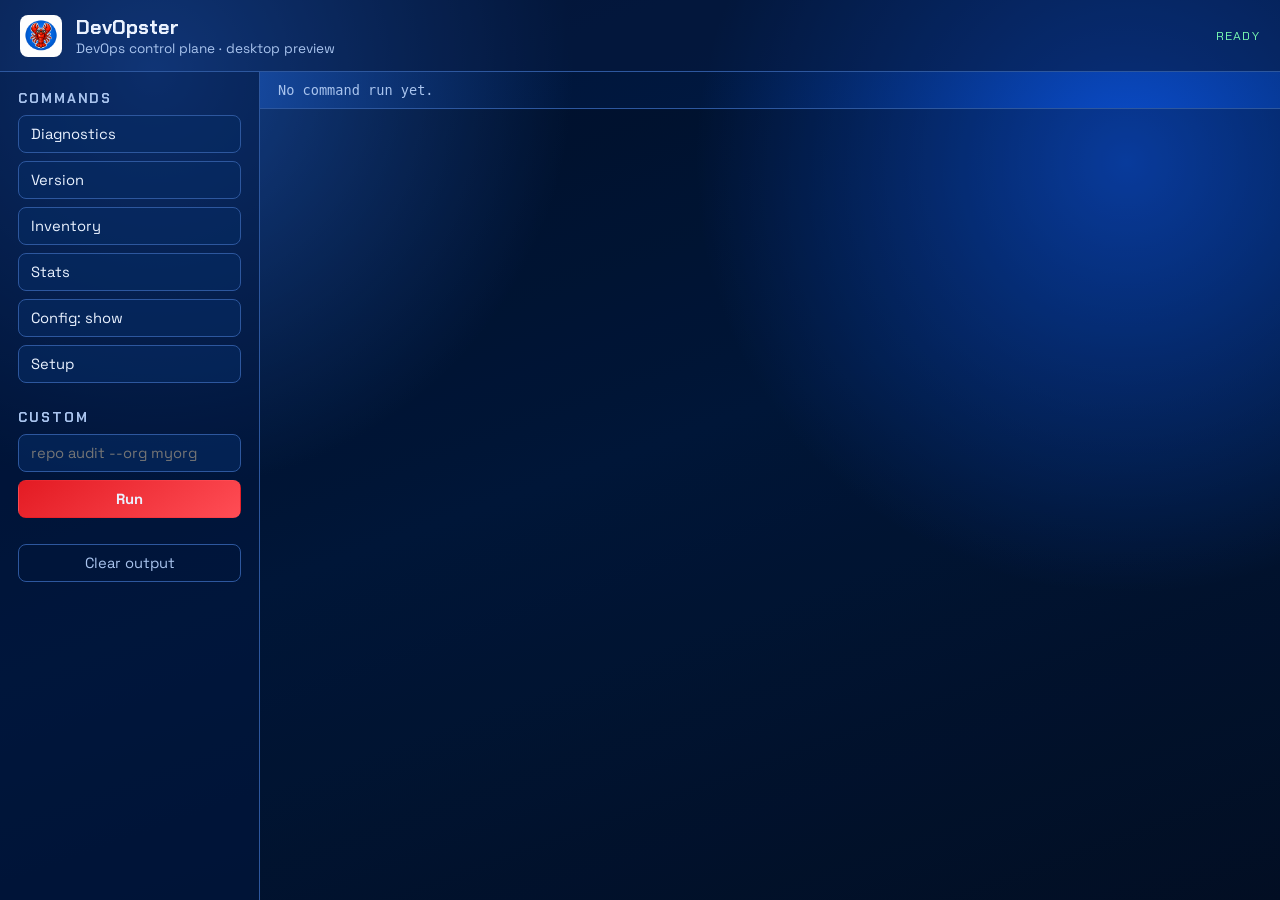
==== frontend/index.html @ b044d77b "feat(desktop): scaffold Tauri v2 desktop app shell Adds a native desktop application that wraps the " ====
<!doctype html>
<html lang="en">
<head>
  <meta charset="utf-8" />
  <meta name="viewport" content="width=device-width, initial-scale=1" />
  <title>DevOpster</title>
  <link rel="preconnect" href="https://fonts.googleapis.com" />
  <link rel="preconnect" href="https://fonts.gstatic.com" crossorigin />
  <link href="https://fonts.googleapis.com/css2?family=Chakra+Petch:wght@500;700&family=Space+Grotesk:wght@400;500;600;700&display=swap" rel="stylesheet" />
  <link rel="stylesheet" href="styles.css" />
</head>
<body>
  <header class="topbar">
    <div class="brand">
      <img src="logo.png" alt="DevOpster" />
      <div>
        <h1>DevOpster</h1>
        <p>DevOps control plane · desktop preview</p>
      </div>
    </div>
    <div class="status" id="status">Ready</div>
  </header>

  <main>
    <aside class="sidebar">
      <h2>Commands</h2>
      <button class="cmd" data-args='["diagnostics"]'>Diagnostics</button>
      <button class="cmd" data-args='["--version"]'>Version</button>
      <button class="cmd" data-args='["inventory"]'>Inventory</button>
      <button class="cmd" data-args='["stats"]'>Stats</button>
      <button class="cmd" data-args='["config","show"]'>Config: show</button>
      <button class="cmd" data-args='["setup"]'>Setup</button>

      <h2>Custom</h2>
      <input id="custom" type="text" placeholder="repo audit --org myorg" autocomplete="off" />
      <button id="run-custom">Run</button>

      <button id="clear">Clear output</button>
    </aside>

    <section class="output">
      <div class="bar">
        <span id="cmd-label">No command run yet.</span>
        <span id="exit"></span>
      </div>
      <pre id="log" aria-live="polite"></pre>
    </section>
  </main>

  <script type="module" src="app.js"></script>
</body>
</html>
---- frontend/styles.css ----
:root {
  --bg: #001233;
  --bg-2: #001d4a;
  --panel: #062a63;
  --panel-2: #0a3a88;
  --ink: #eaf2ff;
  --muted: #a9c4ee;
  --line: #2d579e;
  --cta: #e31b23;
  --cta-2: #ff4d55;
  --ok: #7cffb2;
}

* { box-sizing: border-box; }
html, body { margin: 0; padding: 0; height: 100%; }

body {
  font-family: "Space Grotesk", "Segoe UI", sans-serif;
  color: var(--ink);
  background:
    radial-gradient(circle at 12% 8%, #1c58bd 0%, transparent 30%),
    radial-gradient(circle at 88% 18%, #0b4ecf 0%, transparent 32%),
    linear-gradient(160deg, var(--bg) 0%, var(--bg-2) 50%, #02132f 100%);
  display: flex;
  flex-direction: column;
  height: 100vh;
  overflow: hidden;
}

.topbar {
  display: flex;
  align-items: center;
  justify-content: space-between;
  padding: 14px 20px;
  border-bottom: 1px solid var(--line);
  background: rgba(6, 25, 60, 0.55);
}
.brand { display: flex; align-items: center; gap: 14px; }
.brand img { width: 42px; height: 42px; border-radius: 8px; }
.brand h1 {
  margin: 0;
  font-family: "Chakra Petch", "Space Grotesk", sans-serif;
  font-size: 1.25rem;
}
.brand p { margin: 0; color: var(--muted); font-size: 0.85rem; }
.status {
  color: var(--ok);
  font-family: "Chakra Petch", monospace;
  letter-spacing: 0.1em;
  text-transform: uppercase;
  font-size: 0.78rem;
}

main {
  flex: 1;
  display: grid;
  grid-template-columns: 260px 1fr;
  min-height: 0;
}

.sidebar {
  border-right: 1px solid var(--line);
  padding: 18px;
  overflow-y: auto;
  background: rgba(0, 18, 51, 0.6);
}
.sidebar h2 {
  margin: 18px 0 8px;
  font-family: "Chakra Petch", "Space Grotesk", sans-serif;
  font-size: 0.85rem;
  letter-spacing: 0.14em;
  color: var(--muted);
  text-transform: uppercase;
}
.sidebar h2:first-child { margin-top: 0; }

.sidebar button, .sidebar input {
  width: 100%;
  padding: 9px 12px;
  margin-bottom: 8px;
  border-radius: 8px;
  border: 1px solid var(--line);
  background: rgba(6, 42, 99, 0.6);
  color: var(--ink);
  font-family: inherit;
  font-size: 0.92rem;
  text-align: left;
  cursor: pointer;
  transition: border-color 120ms ease, background 120ms ease;
}
.sidebar button:hover { border-color: var(--ok); }
.sidebar button:active { background: rgba(10, 58, 136, 0.9); }
.sidebar input { cursor: text; }

#run-custom {
  background: linear-gradient(145deg, var(--cta) 0%, var(--cta-2) 100%);
  border-color: transparent;
  font-weight: 700;
  text-align: center;
}
#clear {
  margin-top: 18px;
  background: transparent;
  text-align: center;
  color: var(--muted);
}

.output {
  display: flex;
  flex-direction: column;
  min-height: 0;
}
.bar {
  display: flex;
  justify-content: space-between;
  padding: 10px 18px;
  border-bottom: 1px solid var(--line);
  color: var(--muted);
  font-size: 0.85rem;
  font-family: ui-monospace, SFMono-Regular, "JetBrains Mono", Menlo, monospace;
}
#log {
  flex: 1;
  margin: 0;
  padding: 16px 20px;
  overflow: auto;
  white-space: pre-wrap;
  word-break: break-word;
  font-family: ui-monospace, SFMono-Regular, "JetBrains Mono", Menlo, monospace;
  font-size: 0.88rem;
  line-height: 1.55;
  color: #d6e6ff;
  background: rgba(0, 0, 0, 0.25);
}
#log .err { color: #ff8b91; }
#log .ok { color: var(--ok); }
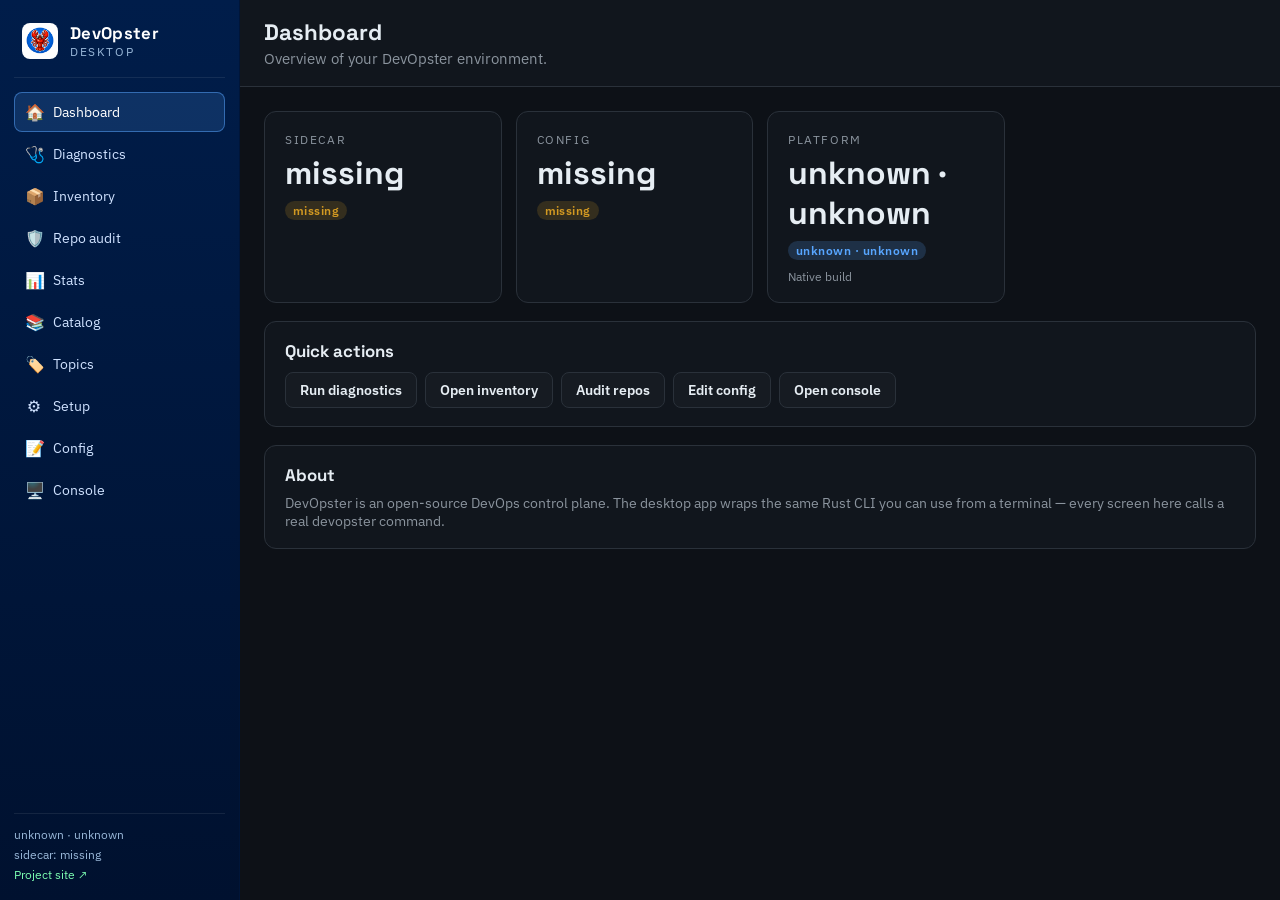
==== commit 8cc6213c: "Merge pull request #3 from Cloud2BR/feature/full-desktop-app Feature/full desktop app" ====
--- a/frontend/index.html
+++ b/frontend/index.html
@@ -1,52 +1,60 @@
 <!doctype html>
 <html lang="en">
-<head>
-  <meta charset="utf-8" />
-  <meta name="viewport" content="width=device-width, initial-scale=1" />
-  <title>DevOpster</title>
-  <link rel="preconnect" href="https://fonts.googleapis.com" />
-  <link rel="preconnect" href="https://fonts.gstatic.com" crossorigin />
-  <link href="https://fonts.googleapis.com/css2?family=Chakra+Petch:wght@500;700&family=Space+Grotesk:wght@400;500;600;700&display=swap" rel="stylesheet" />
-  <link rel="stylesheet" href="styles.css" />
-</head>
-<body>
-  <header class="topbar">
-    <div class="brand">
-      <img src="logo.png" alt="DevOpster" />
-      <div>
-        <h1>DevOpster</h1>
-        <p>DevOps control plane · desktop preview</p>
-      </div>
+  <head>
+    <meta charset="utf-8" />
+    <meta name="viewport" content="width=device-width, initial-scale=1" />
+    <title>DevOpster</title>
+    <link rel="icon" href="logo.png" />
+    <link rel="preconnect" href="https://fonts.googleapis.com" />
+    <link rel="preconnect" href="https://fonts.gstatic.com" crossorigin />
+    <link href="https://fonts.googleapis.com/css2?family=Space+Grotesk:wght@500;600;700&family=IBM+Plex+Sans:wght@400;500;600&display=swap" rel="stylesheet" />
+    <link rel="stylesheet" href="styles.css" />
+  </head>
+  <body>
+    <div id="app">
+      <aside class="sidebar">
+        <div class="brand">
+          <img src="logo.png" alt="" />
+          <div>
+            <div class="brand-name">DevOpster</div>
+            <div class="brand-tag">Desktop</div>
+          </div>
+        </div>
+
+        <nav id="nav">
+          <button class="nav" data-route="dashboard"><span>🏠</span> Dashboard</button>
+          <button class="nav" data-route="diagnostics"><span>🩺</span> Diagnostics</button>
+          <button class="nav" data-route="inventory"><span>📦</span> Inventory</button>
+          <button class="nav" data-route="audit"><span>🛡️</span> Repo audit</button>
+          <button class="nav" data-route="stats"><span>📊</span> Stats</button>
+          <button class="nav" data-route="catalog"><span>📚</span> Catalog</button>
+          <button class="nav" data-route="topics"><span>🏷️</span> Topics</button>
+          <button class="nav" data-route="setup"><span>⚙️</span> Setup</button>
+          <button class="nav" data-route="config"><span>📝</span> Config</button>
+          <button class="nav" data-route="console"><span>🖥️</span> Console</button>
+        </nav>
+
+        <div class="sidebar-foot">
+          <div id="env-os">os: …</div>
+          <div id="env-sidecar">sidecar: …</div>
+          <a href="https://cloud2br.github.io/devopster-cli/" target="_blank" rel="noopener noreferrer">Project site ↗</a>
+        </div>
+      </aside>
+
+      <main id="main">
+        <header class="topbar">
+          <div>
+            <div class="title" id="route-title">Dashboard</div>
+            <div class="subtitle" id="route-sub">Overview of your DevOpster environment.</div>
+          </div>
+          <div class="topbar-actions" id="topbar-actions"></div>
+        </header>
+        <section id="view"></section>
+      </main>
     </div>
-    <div class="status" id="status">Ready</div>
-  </header>
 
-  <main>
-    <aside class="sidebar">
-      <h2>Commands</h2>
-      <button class="cmd" data-args='["diagnostics"]'>Diagnostics</button>
-      <button class="cmd" data-args='["--version"]'>Version</button>
-      <button class="cmd" data-args='["inventory"]'>Inventory</button>
-      <button class="cmd" data-args='["stats"]'>Stats</button>
-      <button class="cmd" data-args='["config","show"]'>Config: show</button>
-      <button class="cmd" data-args='["setup"]'>Setup</button>
+    <div id="toast" class="toast"></div>
 
-      <h2>Custom</h2>
-      <input id="custom" type="text" placeholder="repo audit --org myorg" autocomplete="off" />
-      <button id="run-custom">Run</button>
-
-      <button id="clear">Clear output</button>
-    </aside>
-
-    <section class="output">
-      <div class="bar">
-        <span id="cmd-label">No command run yet.</span>
-        <span id="exit"></span>
-      </div>
-      <pre id="log" aria-live="polite"></pre>
-    </section>
-  </main>
-
-  <script type="module" src="app.js"></script>
-</body>
+    <script type="module" src="app.js"></script>
+  </body>
 </html>
--- a/frontend/styles.css
+++ b/frontend/styles.css
@@ -1,136 +1,329 @@
 :root {
-  --bg: #001233;
-  --bg-2: #001d4a;
-  --panel: #062a63;
-  --panel-2: #0a3a88;
-  --ink: #eaf2ff;
-  --muted: #a9c4ee;
-  --line: #2d579e;
-  --cta: #e31b23;
-  --cta-2: #ff4d55;
-  --ok: #7cffb2;
+  --bg: #0d1117;
+  --panel: #11161d;
+  --panel-2: #161b22;
+  --border: #2a313a;
+  --ink: #e6edf3;
+  --muted: #8b949e;
+  --link: #58a6ff;
+  --hero: #001d4a;
+  --accent: #e31b23;
+  --ok: #2ea043;
+  --warn: #d29922;
+  --err: #f85149;
 }
 
 * { box-sizing: border-box; }
 html, body { margin: 0; padding: 0; height: 100%; }
-
 body {
-  font-family: "Space Grotesk", "Segoe UI", sans-serif;
+  font-family: "IBM Plex Sans", system-ui, -apple-system, sans-serif;
   color: var(--ink);
-  background:
-    radial-gradient(circle at 12% 8%, #1c58bd 0%, transparent 30%),
-    radial-gradient(circle at 88% 18%, #0b4ecf 0%, transparent 32%),
-    linear-gradient(160deg, var(--bg) 0%, var(--bg-2) 50%, #02132f 100%);
+  background: var(--bg);
+  font-size: 14px;
+  overflow: hidden;
+}
+
+#app {
+  display: grid;
+  grid-template-columns: 240px 1fr;
+  height: 100vh;
+}
+
+/* ── Sidebar ── */
+.sidebar {
+  background: linear-gradient(180deg, #001d4a 0%, #00112f 100%);
+  border-right: 1px solid #001538;
   display: flex;
   flex-direction: column;
-  height: 100vh;
-  overflow: hidden;
-}
-
+  padding: 18px 14px;
+  color: #cfe2ff;
+}
+.brand {
+  display: flex;
+  align-items: center;
+  gap: 12px;
+  padding: 4px 8px 18px;
+  border-bottom: 1px solid rgba(255, 255, 255, 0.08);
+}
+.brand img { width: 36px; height: 36px; border-radius: 8px; }
+.brand-name {
+  font-family: "Space Grotesk", sans-serif;
+  font-size: 1.05rem;
+  font-weight: 700;
+  color: #ffffff;
+  letter-spacing: 0.02em;
+}
+.brand-tag {
+  font-size: 0.72rem;
+  color: #99b8d9;
+  text-transform: uppercase;
+  letter-spacing: 0.14em;
+}
+
+#nav {
+  display: flex;
+  flex-direction: column;
+  gap: 2px;
+  margin-top: 14px;
+  flex: 1;
+  overflow-y: auto;
+}
+.nav {
+  display: flex;
+  align-items: center;
+  gap: 10px;
+  background: transparent;
+  border: 1px solid transparent;
+  color: #cfe2ff;
+  text-align: left;
+  padding: 9px 10px;
+  border-radius: 8px;
+  cursor: pointer;
+  font: inherit;
+  transition: background 120ms ease, border-color 120ms ease;
+}
+.nav span { font-size: 1rem; width: 18px; text-align: center; }
+.nav:hover { background: rgba(255, 255, 255, 0.06); }
+.nav.active {
+  background: rgba(88, 166, 255, 0.16);
+  border-color: rgba(88, 166, 255, 0.5);
+  color: #ffffff;
+}
+
+.sidebar-foot {
+  border-top: 1px solid rgba(255, 255, 255, 0.08);
+  padding-top: 12px;
+  font-size: 0.78rem;
+  color: #99b8d9;
+  display: flex;
+  flex-direction: column;
+  gap: 4px;
+}
+.sidebar-foot a { color: #7cffb2; text-decoration: none; }
+.sidebar-foot a:hover { text-decoration: underline; }
+
+/* ── Main ── */
+#main { display: flex; flex-direction: column; min-width: 0; }
 .topbar {
   display: flex;
+  justify-content: space-between;
+  align-items: flex-end;
+  padding: 18px 24px;
+  border-bottom: 1px solid var(--border);
+  background: var(--panel);
+}
+.title {
+  font-family: "Space Grotesk", sans-serif;
+  font-size: 1.4rem;
+  font-weight: 700;
+}
+.subtitle { color: var(--muted); font-size: 0.92rem; margin-top: 2px; }
+.topbar-actions { display: flex; gap: 8px; flex-wrap: wrap; }
+
+#view {
+  padding: 24px;
+  overflow: auto;
+  flex: 1;
+  background: var(--bg);
+}
+
+/* ── Reusable components ── */
+.btn {
+  display: inline-flex;
   align-items: center;
-  justify-content: space-between;
-  padding: 14px 20px;
-  border-bottom: 1px solid var(--line);
-  background: rgba(6, 25, 60, 0.55);
-}
-.brand { display: flex; align-items: center; gap: 14px; }
-.brand img { width: 42px; height: 42px; border-radius: 8px; }
-.brand h1 {
-  margin: 0;
-  font-family: "Chakra Petch", "Space Grotesk", sans-serif;
-  font-size: 1.25rem;
-}
-.brand p { margin: 0; color: var(--muted); font-size: 0.85rem; }
-.status {
-  color: var(--ok);
-  font-family: "Chakra Petch", monospace;
-  letter-spacing: 0.1em;
+  gap: 6px;
+  padding: 8px 14px;
+  border-radius: 8px;
+  font: inherit;
+  font-size: 0.88rem;
+  font-weight: 600;
+  cursor: pointer;
+  border: 1px solid var(--border);
+  background: var(--panel-2);
+  color: var(--ink);
+  transition: border-color 120ms ease, background 120ms ease;
+}
+.btn:hover { border-color: var(--link); }
+.btn:disabled { opacity: 0.55; cursor: not-allowed; }
+.btn-primary {
+  background: var(--link);
+  border-color: var(--link);
+  color: #ffffff;
+}
+.btn-primary:hover { background: #4493f8; border-color: #4493f8; }
+.btn-danger {
+  background: var(--accent);
+  border-color: var(--accent);
+  color: #ffffff;
+}
+
+.card {
+  background: var(--panel);
+  border: 1px solid var(--border);
+  border-radius: 12px;
+  padding: 18px 20px;
+}
+.card h3 {
+  margin: 0 0 8px;
+  font-family: "Space Grotesk", sans-serif;
+  font-size: 1.05rem;
+}
+.card p { margin: 0; color: var(--muted); }
+.card .num {
+  font-family: "Space Grotesk", sans-serif;
+  font-size: 2rem;
+  font-weight: 700;
+}
+
+.grid { display: grid; gap: 14px; }
+.grid-3 { grid-template-columns: repeat(auto-fill, minmax(220px, 1fr)); }
+.grid-2 { grid-template-columns: repeat(auto-fill, minmax(320px, 1fr)); }
+
+.kicker {
+  display: inline-block;
+  font-size: 0.72rem;
   text-transform: uppercase;
-  font-size: 0.78rem;
-}
-
-main {
-  flex: 1;
-  display: grid;
-  grid-template-columns: 260px 1fr;
-  min-height: 0;
-}
-
-.sidebar {
-  border-right: 1px solid var(--line);
-  padding: 18px;
-  overflow-y: auto;
-  background: rgba(0, 18, 51, 0.6);
-}
-.sidebar h2 {
-  margin: 18px 0 8px;
-  font-family: "Chakra Petch", "Space Grotesk", sans-serif;
-  font-size: 0.85rem;
   letter-spacing: 0.14em;
   color: var(--muted);
+  margin-bottom: 6px;
+}
+
+.pill {
+  display: inline-block;
+  padding: 2px 8px;
+  border-radius: 999px;
+  font-size: 0.74rem;
+  font-weight: 600;
+  letter-spacing: 0.04em;
+}
+.pill-ok { background: rgba(46, 160, 67, 0.18); color: var(--ok); }
+.pill-warn { background: rgba(210, 153, 34, 0.18); color: var(--warn); }
+.pill-err { background: rgba(248, 81, 73, 0.16); color: var(--err); }
+.pill-info { background: rgba(88, 166, 255, 0.18); color: var(--link); }
+
+.muted { color: var(--muted); }
+
+table.data {
+  width: 100%;
+  border-collapse: collapse;
+  background: var(--panel);
+  border: 1px solid var(--border);
+  border-radius: 12px;
+  overflow: hidden;
+  font-size: 0.9rem;
+}
+table.data th, table.data td {
+  text-align: left;
+  padding: 10px 14px;
+  border-bottom: 1px solid var(--border);
+  vertical-align: top;
+}
+table.data th {
+  background: var(--panel-2);
+  font-weight: 600;
+  color: var(--muted);
   text-transform: uppercase;
-}
-.sidebar h2:first-child { margin-top: 0; }
-
-.sidebar button, .sidebar input {
+  font-size: 0.74rem;
+  letter-spacing: 0.08em;
+}
+table.data tbody tr:last-child td { border-bottom: 0; }
+table.data tbody tr:hover { background: rgba(88, 166, 255, 0.05); }
+
+.input, .textarea, select.input {
   width: 100%;
   padding: 9px 12px;
-  margin-bottom: 8px;
+  background: var(--panel-2);
+  border: 1px solid var(--border);
   border-radius: 8px;
-  border: 1px solid var(--line);
-  background: rgba(6, 42, 99, 0.6);
   color: var(--ink);
-  font-family: inherit;
-  font-size: 0.92rem;
-  text-align: left;
-  cursor: pointer;
-  transition: border-color 120ms ease, background 120ms ease;
-}
-.sidebar button:hover { border-color: var(--ok); }
-.sidebar button:active { background: rgba(10, 58, 136, 0.9); }
-.sidebar input { cursor: text; }
-
-#run-custom {
-  background: linear-gradient(145deg, var(--cta) 0%, var(--cta-2) 100%);
-  border-color: transparent;
-  font-weight: 700;
-  text-align: center;
-}
-#clear {
-  margin-top: 18px;
-  background: transparent;
-  text-align: center;
+  font: inherit;
+  font-size: 0.9rem;
+}
+.input:focus, .textarea:focus, select.input:focus {
+  outline: none;
+  border-color: var(--link);
+}
+.textarea {
+  font-family: ui-monospace, SFMono-Regular, "JetBrains Mono", Menlo, monospace;
+  font-size: 0.85rem;
+  line-height: 1.55;
+  min-height: 360px;
+  resize: vertical;
+}
+label.field { display: block; margin-bottom: 12px; }
+label.field > span {
+  display: block;
+  margin-bottom: 4px;
   color: var(--muted);
-}
-
-.output {
-  display: flex;
-  flex-direction: column;
-  min-height: 0;
-}
-.bar {
-  display: flex;
-  justify-content: space-between;
-  padding: 10px 18px;
-  border-bottom: 1px solid var(--line);
-  color: var(--muted);
+  font-size: 0.78rem;
+  text-transform: uppercase;
+  letter-spacing: 0.1em;
+}
+
+.toolbar {
+  display: flex;
+  flex-wrap: wrap;
+  gap: 8px;
+  align-items: center;
+  margin-bottom: 14px;
+}
+.toolbar .input { width: auto; min-width: 220px; }
+.toolbar .spacer { flex: 1; }
+
+.console {
+  background: #000a14;
+  border: 1px solid var(--border);
+  border-radius: 12px;
+  padding: 14px 16px;
+  font-family: ui-monospace, SFMono-Regular, "JetBrains Mono", Menlo, monospace;
   font-size: 0.85rem;
-  font-family: ui-monospace, SFMono-Regular, "JetBrains Mono", Menlo, monospace;
-}
-#log {
-  flex: 1;
-  margin: 0;
-  padding: 16px 20px;
+  line-height: 1.55;
+  height: 56vh;
   overflow: auto;
   white-space: pre-wrap;
   word-break: break-word;
-  font-family: ui-monospace, SFMono-Regular, "JetBrains Mono", Menlo, monospace;
+  color: #cfe2ff;
+}
+.console .err { color: #ff8b91; }
+.console .ok { color: #7cffb2; }
+
+.empty {
+  border: 1px dashed var(--border);
+  border-radius: 12px;
+  padding: 36px;
+  text-align: center;
+  color: var(--muted);
+}
+
+.spinner {
+  display: inline-block;
+  width: 14px;
+  height: 14px;
+  border-radius: 50%;
+  border: 2px solid var(--border);
+  border-top-color: var(--link);
+  animation: spin 800ms linear infinite;
+  vertical-align: middle;
+  margin-right: 6px;
+}
+@keyframes spin { to { transform: rotate(360deg); } }
+
+.toast {
+  position: fixed;
+  bottom: 18px;
+  right: 18px;
+  background: var(--panel-2);
+  border: 1px solid var(--border);
+  color: var(--ink);
+  padding: 10px 14px;
+  border-radius: 10px;
+  box-shadow: 0 12px 30px rgba(0, 0, 0, 0.45);
   font-size: 0.88rem;
-  line-height: 1.55;
-  color: #d6e6ff;
-  background: rgba(0, 0, 0, 0.25);
-}
-#log .err { color: #ff8b91; }
-#log .ok { color: var(--ok); }
+  opacity: 0;
+  transform: translateY(8px);
+  pointer-events: none;
+  transition: opacity 180ms ease, transform 180ms ease;
+}
+.toast.show { opacity: 1; transform: translateY(0); }
+.toast.err { border-color: var(--err); color: #ffd1d3; }
+.toast.ok { border-color: var(--ok); color: #b9f0c1; }
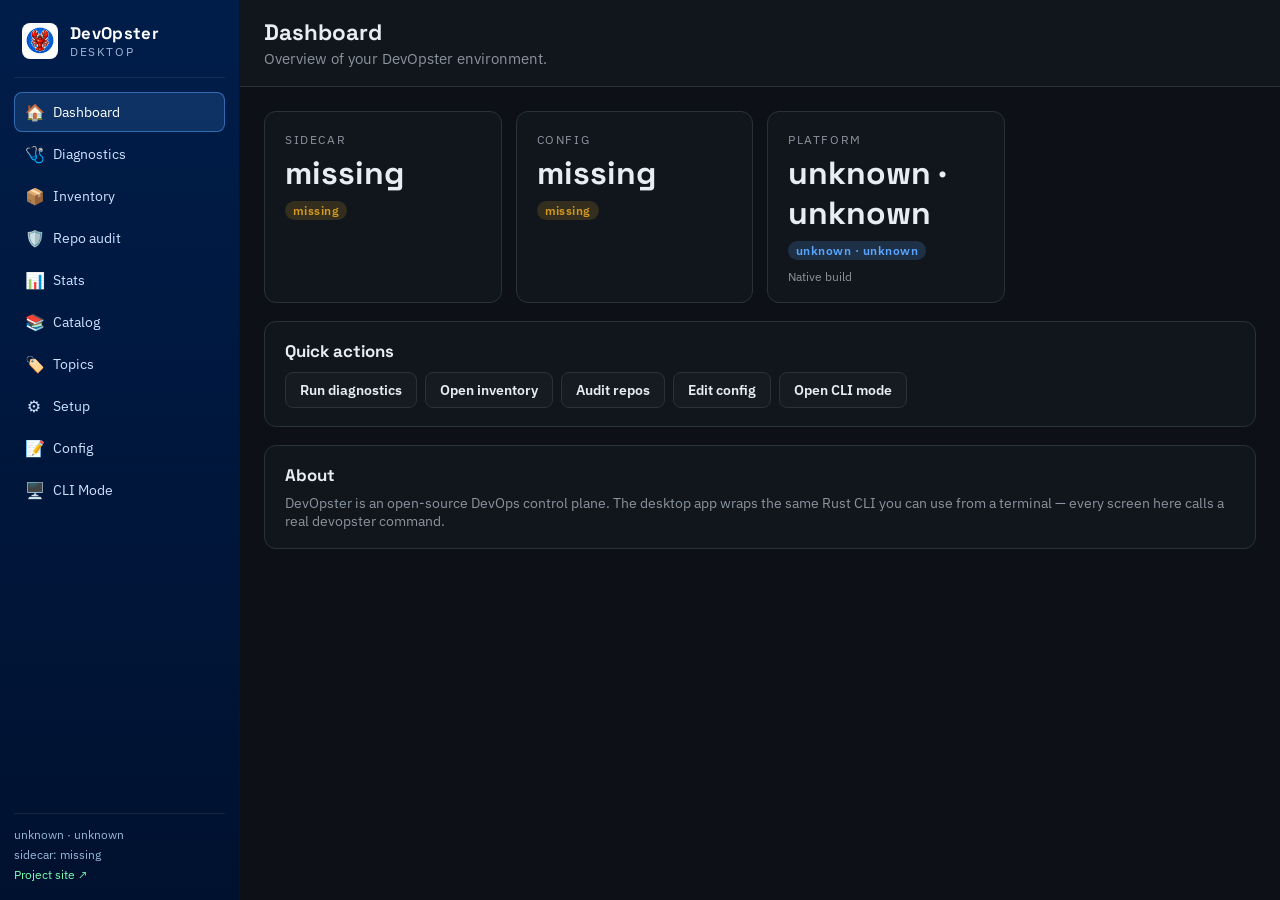
==== commit 5ab78bbf: "fix(gui): label CLI mode and stop legacy CLI runs" ====
--- a/frontend/index.html
+++ b/frontend/index.html
@@ -31,7 +31,7 @@
           <button class="nav" data-route="topics"><span>🏷️</span> Topics</button>
           <button class="nav" data-route="setup"><span>⚙️</span> Setup</button>
           <button class="nav" data-route="config"><span>📝</span> Config</button>
-          <button class="nav" data-route="console"><span>🖥️</span> Console</button>
+          <button class="nav" data-route="console"><span>🖥️</span> CLI Mode</button>
         </nav>
 
         <div class="sidebar-foot">
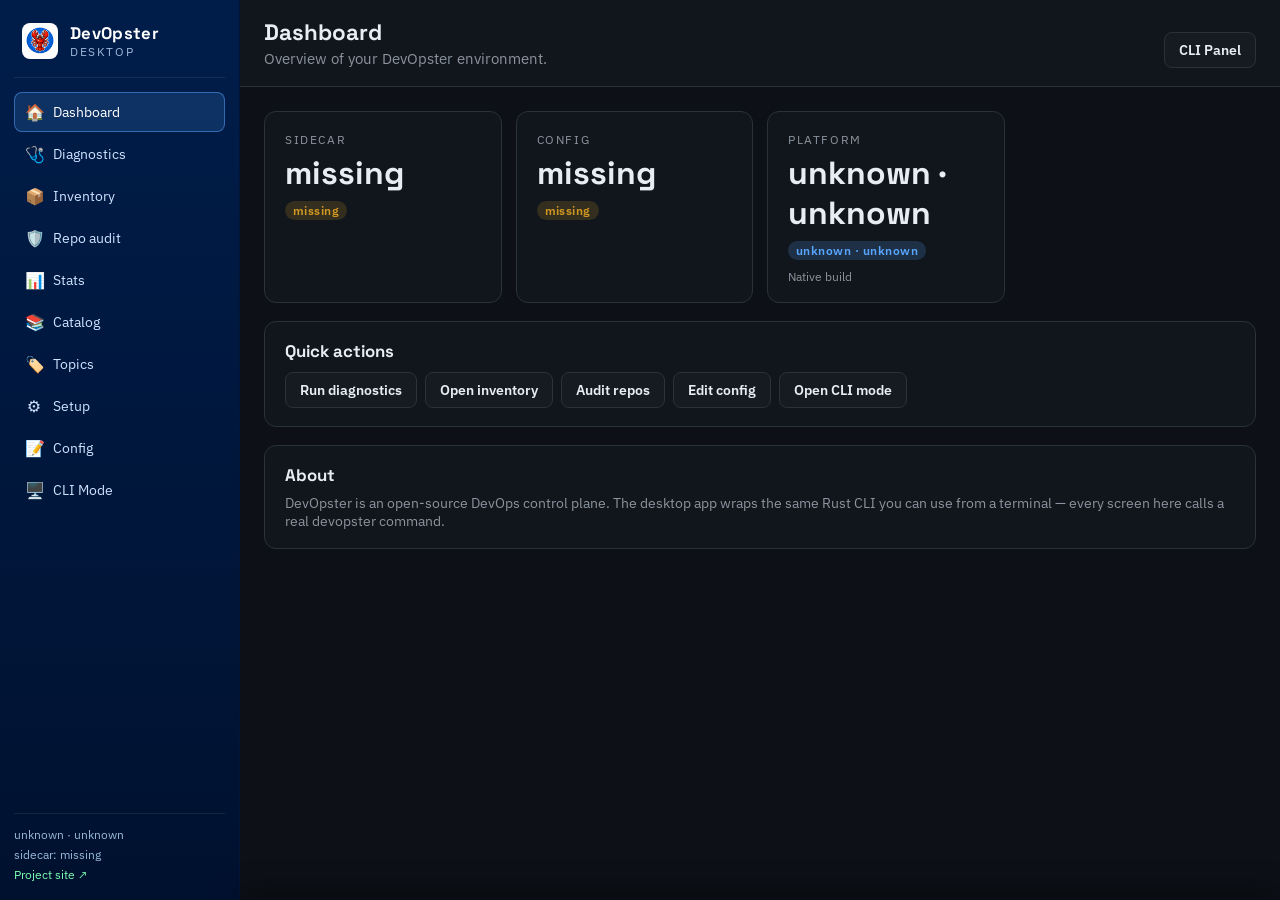
==== commit 11efc16d: "feat(gui): add CLI history and saved commands" ====
--- a/frontend/index.html
+++ b/frontend/index.html
@@ -54,6 +54,43 @@
     </div>
 
     <div id="toast" class="toast"></div>
+    <div id="cli-drawer" class="cli-drawer" aria-hidden="true">
+      <div class="cli-drawer-header">
+        <div class="cli-drawer-title">CLI Mode</div>
+        <div class="cli-drawer-actions">
+          <button id="cli-clear" class="btn" type="button">Clear</button>
+          <button id="cli-close" class="btn" type="button">Close</button>
+        </div>
+      </div>
+      <div class="cli-drawer-tabs" role="tablist">
+        <button class="cli-tab active" data-tab="terminal" role="tab" aria-selected="true">Terminal</button>
+        <button class="cli-tab" data-tab="history" role="tab" aria-selected="false">History</button>
+        <button class="cli-tab" data-tab="saved" role="tab" aria-selected="false">Saved</button>
+      </div>
+      <div class="cli-panel active" data-panel="terminal">
+        <div class="cli-drawer-toolbar">
+          <input id="cli-input" class="input" type="text" placeholder="e.g. repo audit --report-only" autocomplete="off" />
+          <button id="cli-save" class="btn" type="button">Save</button>
+          <button id="cli-run" class="btn btn-primary" type="button">Run</button>
+        </div>
+        <pre id="cli-output" class="console cli-console">Ready.
+</pre>
+      </div>
+      <div class="cli-panel" data-panel="history">
+        <div class="cli-panel-actions">
+          <span class="cli-panel-hint">Click a command to run it again.</span>
+          <button id="cli-history-clear" class="btn" type="button">Clear history</button>
+        </div>
+        <div id="cli-history-list" class="cli-list"></div>
+      </div>
+      <div class="cli-panel" data-panel="saved">
+        <div class="cli-panel-actions">
+          <span class="cli-panel-hint">Pin your go-to commands.</span>
+          <button id="cli-saved-clear" class="btn" type="button">Clear saved</button>
+        </div>
+        <div id="cli-saved-list" class="cli-list"></div>
+      </div>
+    </div>
 
     <script type="module" src="app.js"></script>
   </body>
--- a/frontend/styles.css
+++ b/frontend/styles.css
@@ -287,6 +287,124 @@
 .console .err { color: #ff8b91; }
 .console .ok { color: #7cffb2; }
 
+.cli-drawer {
+  position: fixed;
+  left: 240px;
+  right: 0;
+  bottom: 0;
+  background: var(--panel);
+  border-top: 1px solid var(--border);
+  padding: 12px 16px 16px;
+  transform: translateY(100%);
+  transition: transform 180ms ease;
+  z-index: 40;
+  box-shadow: 0 -12px 24px rgba(0, 0, 0, 0.35);
+}
+.cli-drawer-header {
+  display: flex;
+  align-items: center;
+  justify-content: space-between;
+  margin-bottom: 8px;
+}
+.cli-drawer-title {
+  font-family: "Space Grotesk", sans-serif;
+  font-size: 1rem;
+  font-weight: 600;
+}
+.cli-drawer-actions { display: flex; gap: 8px; }
+.cli-drawer-tabs {
+  display: flex;
+  gap: 6px;
+  flex-wrap: wrap;
+  margin-bottom: 8px;
+}
+.cli-tab {
+  border: 1px solid var(--border);
+  background: var(--panel-2);
+  color: var(--ink);
+  font-size: 0.78rem;
+  font-weight: 600;
+  border-radius: 999px;
+  padding: 4px 10px;
+  cursor: pointer;
+}
+.cli-tab:hover { border-color: var(--link); }
+.cli-tab.active {
+  background: var(--link);
+  border-color: var(--link);
+  color: #ffffff;
+}
+.cli-panel { display: none; }
+.cli-panel.active { display: block; }
+.cli-panel-actions {
+  display: flex;
+  align-items: center;
+  justify-content: space-between;
+  gap: 8px;
+  margin-bottom: 8px;
+}
+.cli-panel-hint {
+  font-size: 0.78rem;
+  color: var(--muted);
+}
+.cli-drawer-toolbar {
+  display: flex;
+  gap: 8px;
+  align-items: center;
+  margin-bottom: 8px;
+}
+.cli-drawer-toolbar .input { flex: 1; min-width: 240px; }
+.cli-console { height: 150px; }
+.cli-list {
+  border: 1px solid var(--border);
+  background: var(--panel-2);
+  border-radius: 10px;
+  padding: 10px;
+  display: flex;
+  flex-direction: column;
+  gap: 8px;
+  max-height: 200px;
+  overflow: auto;
+}
+.cli-list-item {
+  display: flex;
+  align-items: center;
+  justify-content: space-between;
+  gap: 8px;
+}
+.cli-list-command {
+  font-family: ui-monospace, SFMono-Regular, "JetBrains Mono", Menlo, monospace;
+  font-size: 0.82rem;
+  color: #cfe2ff;
+  overflow-wrap: anywhere;
+}
+.cli-list-actions { display: flex; gap: 6px; flex-shrink: 0; }
+.cli-list-btn {
+  border: 1px solid var(--border);
+  background: var(--panel);
+  color: var(--ink);
+  border-radius: 8px;
+  padding: 4px 8px;
+  font-size: 0.72rem;
+  cursor: pointer;
+}
+.cli-list-btn:hover { border-color: var(--link); }
+.cli-empty {
+  border: 1px dashed var(--border);
+  border-radius: 8px;
+  padding: 12px;
+  text-align: center;
+  font-size: 0.8rem;
+  color: var(--muted);
+}
+
+body.cli-open .cli-drawer { transform: translateY(0); }
+body.cli-open #view { padding-bottom: 260px; }
+
+@media (max-width: 920px) {
+  .cli-drawer { left: 0; }
+}
+
 .empty {
   border: 1px dashed var(--border);
   border-radius: 12px;
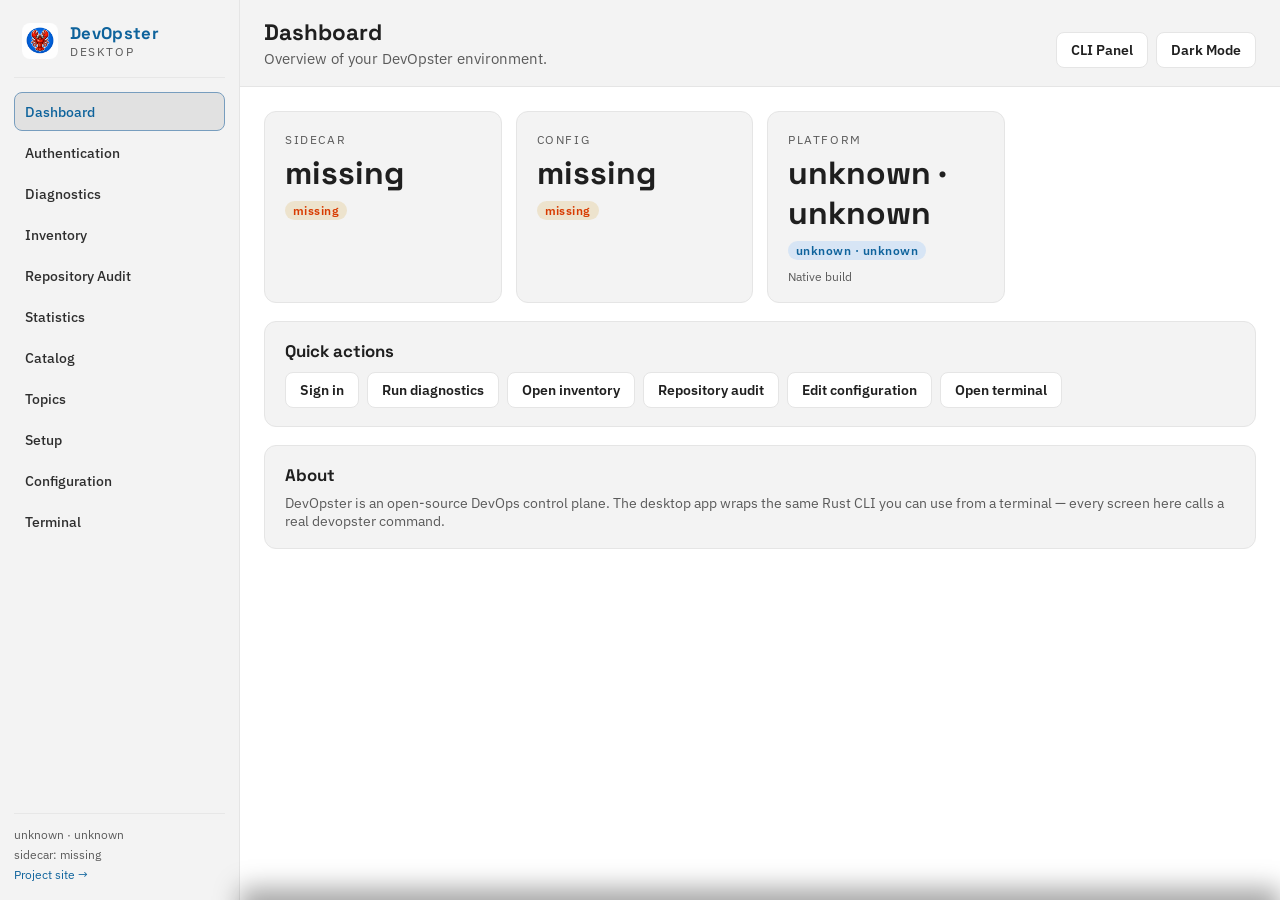
==== commit eb3d6e44: "Refine auth flow and container workflow" ====
--- a/frontend/index.html
+++ b/frontend/index.html
@@ -22,22 +22,23 @@
         </div>
 
         <nav id="nav">
-          <button class="nav" data-route="dashboard"><span>🏠</span> Dashboard</button>
-          <button class="nav" data-route="diagnostics"><span>🩺</span> Diagnostics</button>
-          <button class="nav" data-route="inventory"><span>📦</span> Inventory</button>
-          <button class="nav" data-route="audit"><span>🛡️</span> Repo audit</button>
-          <button class="nav" data-route="stats"><span>📊</span> Stats</button>
-          <button class="nav" data-route="catalog"><span>📚</span> Catalog</button>
-          <button class="nav" data-route="topics"><span>🏷️</span> Topics</button>
-          <button class="nav" data-route="setup"><span>⚙️</span> Setup</button>
-          <button class="nav" data-route="config"><span>📝</span> Config</button>
-          <button class="nav" data-route="console"><span>🖥️</span> CLI Mode</button>
+          <button class="nav" data-route="dashboard">Dashboard</button>
+          <button class="nav" data-route="auth">Authentication</button>
+          <button class="nav" data-route="diagnostics">Diagnostics</button>
+          <button class="nav" data-route="inventory">Inventory</button>
+          <button class="nav" data-route="audit">Repository Audit</button>
+          <button class="nav" data-route="stats">Statistics</button>
+          <button class="nav" data-route="catalog">Catalog</button>
+          <button class="nav" data-route="topics">Topics</button>
+          <button class="nav" data-route="setup">Setup</button>
+          <button class="nav" data-route="config">Configuration</button>
+          <button class="nav" data-route="console">Terminal</button>
         </nav>
 
         <div class="sidebar-foot">
           <div id="env-os">os: …</div>
           <div id="env-sidecar">sidecar: …</div>
-          <a href="https://cloud2br.github.io/devopster-cli/" target="_blank" rel="noopener noreferrer">Project site ↗</a>
+          <a href="https://cloud2br.github.io/devopster-cli/" target="_blank" rel="noopener noreferrer">Project site →</a>
         </div>
       </aside>
 
--- a/frontend/styles.css
+++ b/frontend/styles.css
@@ -1,16 +1,61 @@
 :root {
-  --bg: #0d1117;
-  --panel: #11161d;
-  --panel-2: #161b22;
-  --border: #2a313a;
-  --ink: #e6edf3;
-  --muted: #8b949e;
-  --link: #58a6ff;
-  --hero: #001d4a;
-  --accent: #e31b23;
-  --ok: #2ea043;
-  --warn: #d29922;
-  --err: #f85149;
+  color-scheme: light;
+  --bg: #ffffff;
+  --panel: #f3f3f3;
+  --panel-2: #ffffff;
+  --border: #e5e5e5;
+  --ink: #1f1f1f;
+  --muted: #5a5a5a;
+  --link: #0e639c;
+  --hero: #0e639c;
+  --accent: #0078d4;
+  --ok: #107c10;
+  --warn: #d83b01;
+  --err: #a80000;
+  --sidebar-bg: #f3f3f3;
+  --sidebar-border: #e5e5e5;
+  --sidebar-fg: #2e2e2e;
+  --sidebar-muted: #5a5a5a;
+  --sidebar-link: #0e639c;
+  --sidebar-hover: #eaeaea;
+  --sidebar-active: #e1e1e1;
+  --sidebar-brand: #0e639c;
+  --console-bg: #0b1f2a;
+  --console-border: #142b3a;
+  --console-fg: #cfe2ff;
+  --cli-command: #214f73;
+  --toast-ok-fg: #0f5d1d;
+  --toast-err-fg: #8a1111;
+}
+
+html[data-theme="dark"] {
+  color-scheme: dark;
+  --bg: #1e1e1e;
+  --panel: #252526;
+  --panel-2: #2d2d30;
+  --border: #3c3c3c;
+  --ink: #d4d4d4;
+  --muted: #9da1a6;
+  --link: #3794ff;
+  --hero: #0e639c;
+  --accent: #007acc;
+  --ok: #89d185;
+  --warn: #cca700;
+  --err: #f14c4c;
+  --sidebar-bg: #252526;
+  --sidebar-border: #3c3c3c;
+  --sidebar-fg: #cccccc;
+  --sidebar-muted: #9da1a6;
+  --sidebar-link: #4fc1ff;
+  --sidebar-hover: #2a2d2e;
+  --sidebar-active: #37373d;
+  --sidebar-brand: #ffffff;
+  --console-bg: #000a14;
+  --console-border: #1b2430;
+  --console-fg: #cfe2ff;
+  --cli-command: #cfe2ff;
+  --toast-ok-fg: #b9f0c1;
+  --toast-err-fg: #ffd1d3;
 }
 
 * { box-sizing: border-box; }
@@ -31,31 +76,31 @@
 
 /* ── Sidebar ── */
 .sidebar {
-  background: linear-gradient(180deg, #001d4a 0%, #00112f 100%);
-  border-right: 1px solid #001538;
+  background: var(--sidebar-bg);
+  border-right: 1px solid var(--sidebar-border);
   display: flex;
   flex-direction: column;
   padding: 18px 14px;
-  color: #cfe2ff;
+  color: var(--sidebar-fg);
 }
 .brand {
   display: flex;
   align-items: center;
   gap: 12px;
   padding: 4px 8px 18px;
-  border-bottom: 1px solid rgba(255, 255, 255, 0.08);
+  border-bottom: 1px solid color-mix(in oklab, var(--sidebar-border) 80%, transparent);
 }
 .brand img { width: 36px; height: 36px; border-radius: 8px; }
 .brand-name {
   font-family: "Space Grotesk", sans-serif;
   font-size: 1.05rem;
   font-weight: 700;
-  color: #ffffff;
+  color: var(--sidebar-brand);
   letter-spacing: 0.02em;
 }
 .brand-tag {
   font-size: 0.72rem;
-  color: #99b8d9;
+  color: var(--sidebar-muted);
   text-transform: uppercase;
   letter-spacing: 0.14em;
 }
@@ -71,35 +116,36 @@
 .nav {
   display: flex;
   align-items: center;
-  gap: 10px;
+  gap: 0;
   background: transparent;
   border: 1px solid transparent;
-  color: #cfe2ff;
+  color: var(--sidebar-fg);
   text-align: left;
   padding: 9px 10px;
   border-radius: 8px;
   cursor: pointer;
   font: inherit;
+  font-size: 0.9rem;
+  font-weight: 500;
   transition: background 120ms ease, border-color 120ms ease;
 }
-.nav span { font-size: 1rem; width: 18px; text-align: center; }
-.nav:hover { background: rgba(255, 255, 255, 0.06); }
+.nav:hover { background: var(--sidebar-hover); }
 .nav.active {
-  background: rgba(88, 166, 255, 0.16);
-  border-color: rgba(88, 166, 255, 0.5);
-  color: #ffffff;
+  background: var(--sidebar-active);
+  border-color: color-mix(in oklab, var(--link) 55%, var(--sidebar-border));
+  color: var(--sidebar-brand);
 }
 
 .sidebar-foot {
-  border-top: 1px solid rgba(255, 255, 255, 0.08);
+  border-top: 1px solid color-mix(in oklab, var(--sidebar-border) 80%, transparent);
   padding-top: 12px;
   font-size: 0.78rem;
-  color: #99b8d9;
+  color: var(--sidebar-muted);
   display: flex;
   flex-direction: column;
   gap: 4px;
 }
-.sidebar-foot a { color: #7cffb2; text-decoration: none; }
+.sidebar-foot a { color: var(--sidebar-link); text-decoration: none; }
 .sidebar-foot a:hover { text-decoration: underline; }
 
 /* ── Main ── */
@@ -271,8 +317,8 @@
 .toolbar .spacer { flex: 1; }
 
 .console {
-  background: #000a14;
-  border: 1px solid var(--border);
+  background: var(--console-bg);
+  border: 1px solid var(--console-border);
   border-radius: 12px;
   padding: 14px 16px;
   font-family: ui-monospace, SFMono-Regular, "JetBrains Mono", Menlo, monospace;
@@ -282,7 +328,7 @@
   overflow: auto;
   white-space: pre-wrap;
   word-break: break-word;
-  color: #cfe2ff;
+  color: var(--console-fg);
 }
 .console .err { color: #ff8b91; }
 .console .ok { color: #7cffb2; }
@@ -375,7 +421,7 @@
 .cli-list-command {
   font-family: ui-monospace, SFMono-Regular, "JetBrains Mono", Menlo, monospace;
   font-size: 0.82rem;
-  color: #cfe2ff;
+  color: var(--cli-command);
   overflow-wrap: anywhere;
 }
 .cli-list-actions { display: flex; gap: 6px; flex-shrink: 0; }
@@ -443,5 +489,14 @@
   transition: opacity 180ms ease, transform 180ms ease;
 }
 .toast.show { opacity: 1; transform: translateY(0); }
-.toast.err { border-color: var(--err); color: #ffd1d3; }
-.toast.ok { border-color: var(--ok); color: #b9f0c1; }
+.toast.err { border-color: var(--err); color: var(--toast-err-fg); }
+.toast.ok { border-color: var(--ok); color: var(--toast-ok-fg); }
+
+body.cli-busy .cli-list-btn,
+body.cli-busy .cli-list-item {
+  pointer-events: none;
+}
+
+body.cli-busy .cli-list-item {
+  opacity: 0.7;
+}
